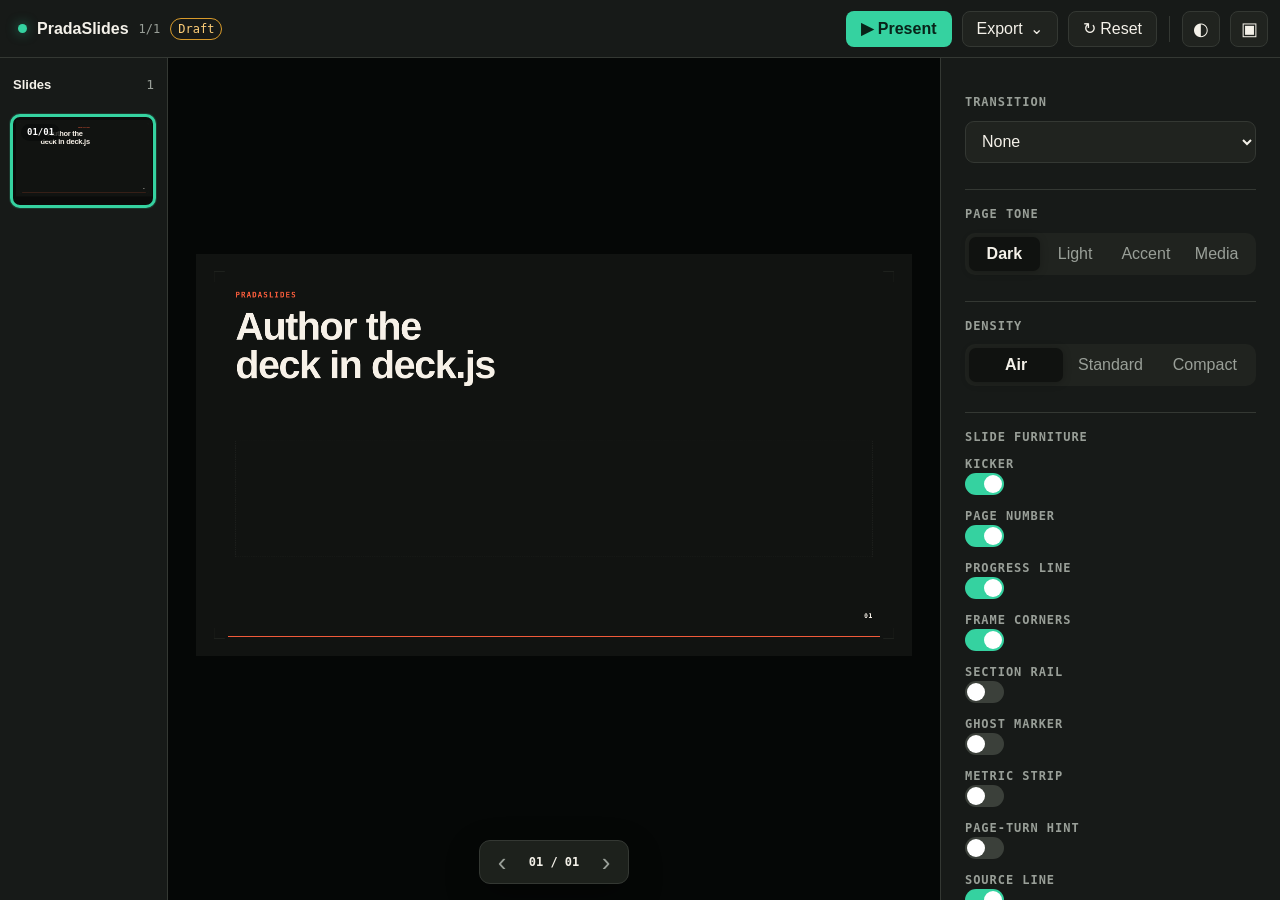
==== assets/html-presenter/index.html @ 39a7df7c "feat: establish presentation-ready PradaSlides baseline" ====
<!doctype html>
<html lang="en">
<head>
  <meta charset="utf-8">
  <meta name="viewport" content="width=device-width, initial-scale=1">
  <meta name="color-scheme" content="dark light">
  <title>PradaSlides Presenter</title>
  <link rel="stylesheet" href="presenter.css">
  <link rel="stylesheet" href="deck.css">
</head>
<body>
  <div class="console" id="console">
    <header class="console-toolbar" aria-label="Presenter toolbar">
      <div class="console-brand">
        <span class="status-dot" aria-hidden="true"></span>
        <strong id="deck-title">PradaSlides</strong>
        <span class="toolbar-counter" id="toolbar-counter">1 / 1</span>
        <span class="draft-badge" id="draft-badge" hidden>Draft</span>
      </div>
      <div class="toolbar-actions">
        <button class="primary-button" id="present-button" type="button" title="Present (F)">
          <span aria-hidden="true">▶</span> Present
        </button>
        <details class="export-menu">
          <summary class="toolbar-button">Export <span aria-hidden="true">⌄</span></summary>
          <div class="menu-popover">
            <button type="button" id="print-button">Print / PDF</button>
            <button type="button" id="state-button">Download state JSON</button>
            <p>Editable PPTX is a separate production route.</p>
          </div>
        </details>
        <button class="toolbar-button" id="reset-button" type="button">↻ Reset</button>
        <span class="toolbar-separator" aria-hidden="true"></span>
        <button class="icon-button" id="ui-theme-button" type="button" aria-label="Toggle console theme">◐</button>
        <button class="icon-button" id="panels-button" type="button" aria-label="Toggle side panels">▣</button>
      </div>
    </header>

    <aside class="slide-rail" aria-label="Slides">
      <div class="panel-heading">
        <strong>Slides</strong>
        <span id="slide-count">0</span>
      </div>
      <nav class="thumbnail-list" id="thumbnail-list" aria-label="Slide thumbnails"></nav>
    </aside>

    <main class="stage-area">
      <div class="stage-viewport" id="stage-viewport">
        <div class="stage-scaler" id="stage-scaler">
          <div id="active-slide"></div>
        </div>
      </div>
      <div class="stage-navigation" aria-label="Slide navigation">
        <button id="previous-button" type="button" aria-label="Previous slide">‹</button>
        <span id="stage-counter">01 / 01</span>
        <button id="next-button" type="button" aria-label="Next slide">›</button>
      </div>
    </main>

    <aside class="inspector" aria-label="Slide display controls">
      <section class="inspector-section">
        <label for="transition-select">Transition</label>
        <select id="transition-select">
          <option value="none">None</option>
          <option value="fade">Fade</option>
          <option value="slide">Slide</option>
        </select>
      </section>

      <section class="inspector-section">
        <span class="control-label">Page tone</span>
        <div class="segmented" id="tone-control" role="group" aria-label="Page tone">
          <button type="button" data-value="dark">Dark</button>
          <button type="button" data-value="light">Light</button>
          <button type="button" data-value="accent">Accent</button>
          <button type="button" data-value="media">Media</button>
        </div>
      </section>

      <section class="inspector-section">
        <span class="control-label">Density</span>
        <div class="segmented" id="density-control" role="group" aria-label="Display density">
          <button type="button" data-value="air">Air</button>
          <button type="button" data-value="standard">Standard</button>
          <button type="button" data-value="compact">Compact</button>
        </div>
      </section>

      <section class="inspector-section control-stack">
        <span class="control-label">Slide furniture</span>
        <div id="furniture-controls"></div>
      </section>

      <section class="inspector-section notes-section">
        <div class="notes-heading">
          <span class="control-label">Speaker notes</span>
          <button type="button" class="text-button" id="notes-toggle">Hide</button>
        </div>
        <div class="notes-copy" id="notes-copy"></div>
      </section>

      <footer class="inspector-footer">
        <span>Local controls affect preview state only.</span>
        <span id="slide-meta"></span>
      </footer>
    </aside>
  </div>

  <div class="print-deck" id="print-deck" aria-hidden="true"></div>
  <div class="live-region" id="live-region" aria-live="polite"></div>

  <script src="deck.js"></script>
  <script src="presenter.js"></script>
</body>
</html>
---- assets/html-presenter/presenter.css ----
:root {
  color-scheme: dark;
  --ui-bg: #0d0f0e;
  --ui-panel: #171a18;
  --ui-panel-2: #20231f;
  --ui-line: #343833;
  --ui-text: #f4f1e9;
  --ui-muted: #999f98;
  --ui-accent: #35d2a0;
  --ui-accent-ink: #082319;
  --ui-radius: 10px;
  --stage-w: 1600px;
  --stage-h: 900px;
  --accent: #f15a3a;
  --positive: #1f9d78;
  --warning: #d89a2b;
  --negative: #c84242;
  --font-display: Aptos Display, Inter, Arial, sans-serif;
  --font-body: Aptos, Inter, Arial, sans-serif;
  --font-mono: IBM Plex Mono, Consolas, monospace;
}

* { box-sizing: border-box; }

html, body { width: 100%; height: 100%; margin: 0; overflow: hidden; }

body {
  font-family: var(--font-body);
  background: var(--ui-bg);
  color: var(--ui-text);
}

button, select, summary { font: inherit; }
button, summary { -webkit-tap-highlight-color: transparent; }
button:focus-visible, summary:focus-visible, select:focus-visible {
  outline: 2px solid var(--ui-accent);
  outline-offset: 2px;
}

.console {
  display: grid;
  grid-template-columns: 168px minmax(0, 1fr) 340px;
  grid-template-rows: 58px minmax(0, 1fr);
  grid-template-areas:
    "toolbar toolbar toolbar"
    "rail stage inspector";
  width: 100vw;
  height: 100vh;
  background: var(--ui-bg);
}

.console-toolbar {
  grid-area: toolbar;
  min-width: 0;
  display: flex;
  align-items: center;
  justify-content: space-between;
  gap: 20px;
  padding: 0 12px 0 18px;
  background: var(--ui-panel);
  border-bottom: 1px solid var(--ui-line);
  z-index: 30;
}

.console-brand, .toolbar-actions { display: flex; align-items: center; gap: 10px; }
.console-brand { min-width: 0; }
.console-brand strong { white-space: nowrap; overflow: hidden; text-overflow: ellipsis; }
.status-dot { width: 9px; height: 9px; border-radius: 50%; background: var(--ui-accent); box-shadow: 0 0 12px color-mix(in srgb, var(--ui-accent) 55%, transparent); }
.toolbar-counter, .draft-badge { color: var(--ui-muted); font-family: var(--font-mono); font-size: 12px; }
.draft-badge { padding: 3px 7px; border: 1px solid var(--warning); color: #ffcf78; border-radius: 999px; }
.toolbar-separator { width: 1px; height: 26px; background: var(--ui-line); margin: 0 2px; }

.primary-button, .toolbar-button, .icon-button, .export-menu > summary {
  border: 1px solid var(--ui-line);
  background: var(--ui-panel-2);
  color: var(--ui-text);
  border-radius: 8px;
  min-height: 36px;
  padding: 0 14px;
  cursor: pointer;
}
.primary-button { border-color: transparent; background: var(--ui-accent); color: var(--ui-accent-ink); font-weight: 750; }
.icon-button { width: 38px; padding: 0; font-size: 18px; }
.toolbar-button:hover, .icon-button:hover, .export-menu > summary:hover { background: #292d28; }
.primary-button:hover { filter: brightness(1.06); }

.export-menu { position: relative; }
.export-menu > summary { display: flex; align-items: center; gap: 7px; list-style: none; }
.export-menu > summary::-webkit-details-marker { display: none; }
.menu-popover {
  position: absolute;
  top: 44px;
  right: 0;
  width: 230px;
  padding: 8px;
  border: 1px solid var(--ui-line);
  border-radius: 10px;
  background: var(--ui-panel-2);
  box-shadow: 0 20px 60px rgba(0,0,0,.42);
  z-index: 60;
}
.menu-popover button { width: 100%; border: 0; border-radius: 7px; background: transparent; color: var(--ui-text); padding: 10px; text-align: left; cursor: pointer; }
.menu-popover button:hover { background: rgba(255,255,255,.07); }
.menu-popover p { margin: 8px 10px 6px; color: var(--ui-muted); font-size: 11px; line-height: 1.4; }

.slide-rail {
  grid-area: rail;
  min-height: 0;
  background: var(--ui-panel);
  border-right: 1px solid var(--ui-line);
  overflow: hidden;
}
.panel-heading { height: 52px; display: flex; align-items: center; justify-content: space-between; padding: 0 13px; font-size: 13px; }
.panel-heading span { color: var(--ui-muted); font-family: var(--font-mono); }
.thumbnail-list { height: calc(100% - 52px); overflow-y: auto; padding: 4px 10px 28px; scrollbar-width: thin; }
.thumbnail-button {
  display: block;
  width: 146px;
  height: 94px;
  margin: 0 0 12px;
  padding: 5px;
  border: 1px solid var(--ui-line);
  border-radius: 10px;
  background: #0a0b0a;
  cursor: pointer;
  position: relative;
  overflow: hidden;
}
.thumbnail-button[aria-current="true"] { border: 3px solid var(--ui-accent); padding: 3px; box-shadow: 0 0 0 1px rgba(53,210,160,.16); }
.thumb-canvas { width: 136px; height: 76.5px; overflow: hidden; position: relative; background: #111; border-radius: 5px; pointer-events: none; }
.thumb-canvas .prada-slide { transform: scale(.085); transform-origin: top left; }
.thumb-index { position: absolute; top: 7px; left: 8px; z-index: 5; padding: 2px 6px; border-radius: 999px; background: rgba(10,12,11,.78); color: #fff; font: 700 9px/1.4 var(--font-mono); }

.stage-area { grid-area: stage; min-width: 0; min-height: 0; position: relative; display: grid; place-items: center; background: #050706; overflow: hidden; }
.stage-viewport { position: absolute; inset: 24px 28px 72px; overflow: hidden; display: grid; place-items: center; }
.stage-scaler { position: absolute; left: 50%; top: 50%; width: var(--stage-w); height: var(--stage-h); transform-origin: center center; will-change: transform; }
.stage-scaler > #active-slide { width: 100%; height: 100%; }
.stage-navigation {
  position: absolute;
  bottom: 16px;
  left: 50%;
  transform: translateX(-50%);
  display: flex;
  align-items: center;
  min-width: 150px;
  height: 44px;
  border: 1px solid var(--ui-line);
  border-radius: 11px;
  background: color-mix(in srgb, var(--ui-panel-2) 92%, transparent);
  box-shadow: 0 12px 34px rgba(0,0,0,.32);
  overflow: hidden;
  z-index: 15;
}
.stage-navigation button { width: 44px; align-self: stretch; border: 0; background: transparent; color: var(--ui-muted); font-size: 26px; cursor: pointer; }
.stage-navigation button:hover { background: rgba(255,255,255,.06); color: var(--ui-text); }
.stage-navigation span { flex: 1; text-align: center; color: var(--ui-text); font: 750 12px/1 var(--font-mono); }

.inspector {
  grid-area: inspector;
  min-height: 0;
  overflow-y: auto;
  background: var(--ui-panel);
  border-left: 1px solid var(--ui-line);
  padding: 20px 24px 72px;
}
.inspector-section { padding: 16px 0 26px; border-bottom: 1px solid var(--ui-line); }
.inspector-section label, .control-label { display: block; margin-bottom: 10px; color: var(--ui-muted); font: 700 12px/1.4 var(--font-mono); letter-spacing: .08em; text-transform: uppercase; }
.inspector select { width: 100%; height: 42px; border: 1px solid var(--ui-line); border-radius: 9px; padding: 0 12px; background: var(--ui-panel-2); color: var(--ui-text); }
.segmented { display: grid; grid-auto-flow: column; grid-auto-columns: 1fr; padding: 4px; border-radius: 10px; background: var(--ui-panel-2); }
.segmented button { min-width: 0; height: 34px; border: 0; border-radius: 7px; background: transparent; color: var(--ui-muted); cursor: pointer; }
.segmented button.is-active { background: #101210; color: var(--ui-text); font-weight: 750; box-shadow: 0 1px 8px rgba(0,0,0,.24); }
.control-stack { padding-bottom: 18px; }
.toggle-row { min-height: 42px; display: flex; align-items: center; justify-content: space-between; gap: 16px; color: var(--ui-text); font-size: 14px; font-weight: 650; }
.toggle-row input { position: absolute; opacity: 0; pointer-events: none; }
.toggle-track { display: block; flex: 0 0 39px; width: 39px; height: 22px; padding: 2px; border-radius: 999px; background: #3b403a; transition: background .15s ease; }
.toggle-track::after { content: ""; display: block; width: 18px; height: 18px; border-radius: 50%; background: #fff; transform: translateX(0); transition: transform .15s ease; }
.toggle-row input:checked + .toggle-track { background: var(--ui-accent); }
.toggle-row input:checked + .toggle-track::after { transform: translateX(17px); }
.toggle-row input:focus-visible + .toggle-track { outline: 2px solid var(--ui-accent); outline-offset: 2px; }
.notes-heading { display: flex; justify-content: space-between; align-items: baseline; }
.text-button { border: 0; background: transparent; color: var(--ui-accent); cursor: pointer; font-size: 12px; }
.notes-copy { color: var(--ui-text); font-size: 13px; line-height: 1.55; white-space: pre-wrap; }
.notes-copy.is-hidden { display: none; }
.inspector-footer { display: grid; gap: 8px; margin-top: 20px; color: var(--ui-muted); font-size: 11px; line-height: 1.4; }

.prada-slide {
  --page-bg: #f2eee6;
  --page-surface: #fff;
  --page-text: #171817;
  --page-muted: #6e706c;
  --page-line: #cec8bd;
  width: var(--stage-w);
  height: var(--stage-h);
  position: relative;
  overflow: hidden;
  isolation: isolate;
  background: var(--page-bg);
  color: var(--page-text);
  font-family: var(--font-body);
}
.prada-slide.tone-dark { --page-bg: #111311; --page-surface: #1d201d; --page-text: #f7f1e8; --page-muted: #a8aaa4; --page-line: #3a3e39; }
.prada-slide.tone-accent { --page-bg: var(--accent); --page-surface: #e34d30; --page-text: #171817; --page-muted: #4a251d; --page-line: #b73a25; }
.prada-slide.tone-media { --page-bg: #101210; --page-surface: rgba(17,19,17,.76); --page-text: #f7f1e8; --page-muted: #c0c1bb; --page-line: rgba(255,255,255,.24); }
.slide-background { position: absolute; inset: 0; z-index: -3; background-size: cover; background-position: center; }
.slide-background::after { content: ""; position: absolute; inset: 0; background: linear-gradient(90deg, rgba(7,10,14,.84) 0%, rgba(7,10,14,.46) 48%, rgba(7,10,14,.05) 78%); opacity: var(--background-overlay, .64); }
.slide-inner { position: absolute; inset: 72px; display: grid; grid-template-rows: auto 1fr auto; min-width: 0; min-height: 0; }
.slide-header { position: relative; z-index: 4; }
.slide-kicker { margin: 0 0 18px; color: var(--accent); font: 750 17px/1 var(--font-mono); letter-spacing: .13em; text-transform: uppercase; }
.slide-title { max-width: 1240px; margin: 0; font-family: var(--font-display); font-weight: 760; font-size: 54px; line-height: 1.04; letter-spacing: -.035em; text-wrap: balance; }
.role-cover .slide-title, .role-closing .slide-title { max-width: 980px; font-size: 88px; line-height: .98; }
.slide-body { min-width: 0; min-height: 0; display: grid; align-content: center; padding: 34px 0 22px; }
.slide-footer { min-height: 32px; display: flex; align-items: flex-end; justify-content: space-between; gap: 30px; color: var(--page-muted); font: 650 14px/1 var(--font-mono); letter-spacing: .08em; text-transform: uppercase; }
.slide-source { max-width: 920px; white-space: nowrap; overflow: hidden; text-overflow: ellipsis; }
.slide-page { font-weight: 800; color: var(--page-text); }
.slide-progress { position: absolute; left: 72px; right: 72px; bottom: 43px; height: 2px; background: color-mix(in srgb, var(--page-line) 72%, transparent); }
.slide-progress > span { display: block; height: 100%; width: var(--progress); background: var(--accent); }
.frame-corner { position: absolute; width: 24px; height: 24px; opacity: .72; }
.frame-corner.tl { left: 40px; top: 40px; border-left: 1px solid var(--page-line); border-top: 1px solid var(--page-line); }
.frame-corner.tr { right: 40px; top: 40px; border-right: 1px solid var(--page-line); border-top: 1px solid var(--page-line); }
.frame-corner.bl { left: 40px; bottom: 40px; border-left: 1px solid var(--page-line); border-bottom: 1px solid var(--page-line); }
.frame-corner.br { right: 40px; bottom: 40px; border-right: 1px solid var(--page-line); border-bottom: 1px solid var(--page-line); }
.section-rail { position: absolute; left: 24px; top: 50%; transform: translateY(-50%) rotate(180deg); color: var(--page-muted); font: 700 14px/1 var(--font-mono); letter-spacing: .22em; text-transform: uppercase; writing-mode: vertical-rl; }
.ghost-marker { position: absolute; right: 54px; top: 50%; transform: translateY(-50%); color: var(--page-text); opacity: .045; font: 800 240px/.8 var(--font-display); letter-spacing: -.08em; user-select: none; }
.page-hint { position: absolute; right: 76px; bottom: 78px; color: var(--page-muted); font: 700 13px/1 var(--font-mono); letter-spacing: .15em; text-transform: uppercase; }
.page-hint::after { content: " →"; color: var(--accent); font-size: 20px; }
.furniture-metric-strip { position: absolute; left: 72px; right: 72px; bottom: 80px; z-index: 6; }

.density-air .slide-inner { inset: 84px 88px; }
.density-air .slide-body { padding-top: 42px; }
.density-compact .slide-inner { inset: 58px 64px; }
.density-compact .slide-title { font-size: 48px; }
.density-compact .slide-body { padding-top: 24px; }

.prada-lede { max-width: 780px; margin: 0; color: var(--page-muted); font-size: 29px; line-height: 1.32; }
.prada-eyebrow { color: var(--accent); font: 750 16px/1 var(--font-mono); letter-spacing: .14em; text-transform: uppercase; }
.prada-accent-line { width: 82px; height: 7px; margin: 0 0 28px; background: var(--accent); }
.prada-hero-copy { display: grid; gap: 26px; align-content: center; max-width: 920px; }
.prada-hero-copy .hero-support { max-width: 660px; color: var(--page-muted); font-size: 28px; line-height: 1.35; }
.prada-split { display: grid; grid-template-columns: minmax(0, .92fr) minmax(0, 1.08fr); gap: 64px; align-items: center; min-height: 100%; }
.prada-split.equal { grid-template-columns: repeat(2, minmax(0, 1fr)); }
.prada-proof { min-height: 420px; border: 1px solid var(--page-line); background: var(--page-surface); padding: 22px; box-shadow: 0 22px 50px rgba(0,0,0,.11); }
.prada-proof img { width: 100%; height: 100%; object-fit: contain; display: block; }
.prada-metrics { display: grid; grid-template-columns: repeat(var(--metric-count, 3), minmax(0, 1fr)); gap: 0; border-top: 1px solid var(--page-line); border-bottom: 1px solid var(--page-line); }
.prada-metric { padding: 22px 26px; border-right: 1px solid var(--page-line); }
.prada-metric:last-child { border-right: 0; }
.prada-metric strong { display: block; color: var(--accent); font: 760 42px/.95 var(--font-display); letter-spacing: -.04em; }
.prada-metric span { display: block; margin-top: 8px; color: var(--page-muted); font: 650 14px/1.2 var(--font-mono); letter-spacing: .08em; text-transform: uppercase; }
.prada-big-number { color: var(--accent); font: 780 220px/.76 var(--font-display); letter-spacing: -.085em; }
.prada-number-context { max-width: 620px; color: var(--page-muted); font-size: 29px; line-height: 1.32; }
.prada-bars { display: grid; gap: 20px; align-content: center; }
.prada-bar { display: grid; grid-template-columns: 220px 1fr 84px; gap: 18px; align-items: center; }
.prada-bar-label { color: var(--page-text); font-size: 20px; font-weight: 700; }
.prada-bar-track { height: 18px; background: color-mix(in srgb, var(--page-line) 52%, transparent); overflow: hidden; }
.prada-bar-fill { width: var(--value); height: 100%; background: var(--page-muted); }
.prada-bar.is-key .prada-bar-fill { background: var(--accent); }
.prada-bar-value { color: var(--page-text); font: 750 20px/1 var(--font-mono); text-align: right; }
.prada-flow { display: grid; grid-template-columns: repeat(var(--step-count, 4), minmax(0, 1fr)); gap: 18px; align-items: stretch; }
.prada-step { position: relative; min-height: 235px; padding: 26px 24px 22px; border-top: 6px solid var(--page-line); background: color-mix(in srgb, var(--page-surface) 70%, transparent); }
.prada-step.is-key { border-top-color: var(--accent); }
.prada-step::after { content: "→"; position: absolute; right: -17px; top: 94px; z-index: 2; color: var(--accent); font-size: 26px; }
.prada-step:last-child::after { display: none; }
.prada-step-number { color: var(--accent); font: 750 15px/1 var(--font-mono); }
.prada-step h3 { margin: 24px 0 12px; font: 750 26px/1.05 var(--font-display); }
.prada-step p { margin: 0; color: var(--page-muted); font-size: 19px; line-height: 1.35; }
.prada-compare { display: grid; grid-template-columns: 1fr 90px 1fr; gap: 28px; align-items: center; }
.prada-state { min-height: 330px; padding: 34px; border: 1px solid var(--page-line); }
.prada-state.is-target { background: var(--page-surface); border-color: var(--accent); box-shadow: 0 20px 50px rgba(0,0,0,.10); }
.prada-state-label { color: var(--page-muted); font: 750 14px/1 var(--font-mono); letter-spacing: .12em; text-transform: uppercase; }
.prada-state strong { display: block; margin: 38px 0 12px; color: var(--accent); font: 780 84px/.9 var(--font-display); letter-spacing: -.07em; }
.prada-state p { margin: 0; color: var(--page-muted); font-size: 22px; line-height: 1.35; }
.prada-delta { color: var(--accent); font: 800 40px/1 var(--font-mono); text-align: center; }
.prada-table { width: 100%; border-collapse: collapse; font-size: 20px; }
.prada-table th { padding: 14px 18px; color: var(--page-muted); border-bottom: 2px solid var(--page-line); font: 750 14px/1 var(--font-mono); letter-spacing: .08em; text-align: left; text-transform: uppercase; }
.prada-table td { padding: 17px 18px; border-bottom: 1px solid var(--page-line); vertical-align: top; }
.prada-table tr.is-key td { background: color-mix(in srgb, var(--accent) 13%, transparent); }
.prada-pill { display: inline-flex; align-items: center; min-height: 28px; padding: 0 10px; border: 1px solid var(--page-line); border-radius: 999px; color: var(--page-muted); font: 700 12px/1 var(--font-mono); letter-spacing: .06em; text-transform: uppercase; }
.prada-quote { max-width: 1160px; font: 650 62px/1.05 var(--font-display); letter-spacing: -.04em; }
.prada-caption { color: var(--page-muted); font-size: 17px; line-height: 1.35; }
.prada-decision { display: grid; grid-template-columns: minmax(0, 1fr) 430px; gap: 58px; align-items: end; }
.prada-decision-box { padding: 28px 30px; border: 1px solid var(--page-line); background: color-mix(in srgb, var(--page-surface) 74%, transparent); }
.prada-decision-box dl { margin: 0; display: grid; grid-template-columns: 110px 1fr; gap: 13px 18px; }
.prada-decision-box dt { color: var(--page-muted); font: 700 13px/1.4 var(--font-mono); text-transform: uppercase; }
.prada-decision-box dd { margin: 0; font-size: 19px; font-weight: 700; }

/* Reusable reference-floor primitives. These encode relationships; project CSS supplies art direction. */
.mode-editorial .slide-title { font-family: Georgia, 'Times New Roman', serif; font-weight: 520; letter-spacing: -.045em; }
.mode-editorial .slide-kicker, .mode-editorial .slide-footer { letter-spacing: .18em; }
.mode-condensed .slide-title { font-family: Impact, 'Arial Narrow', var(--font-display); font-weight: 700; letter-spacing: -.025em; text-transform: uppercase; }
.mode-technical .slide-title { max-width: 1120px; }
.mode-technical .slide-kicker { color: color-mix(in srgb, var(--accent) 82%, white); }
.mode-natural.tone-light { background: linear-gradient(145deg, #eef0e5, #f8f5ea 64%); }

.prada-editorial-grid { display: grid; grid-template-columns: minmax(0,.78fr) minmax(0,1.22fr); gap: 48px; align-items: stretch; min-height: 100%; }
.prada-editorial-grid.reverse { grid-template-columns: minmax(0,1.22fr) minmax(0,.78fr); }
.prada-editorial-copy { display: grid; align-content: end; gap: 22px; padding: 12px 0 24px; }
.prada-editorial-copy .display-word { font: 520 90px/.86 Georgia,'Times New Roman',serif; letter-spacing: -.065em; }
.prada-editorial-copy p { max-width: 500px; margin: 0; color: var(--page-muted); font-size: 21px; line-height: 1.42; }
.prada-media-window { position: relative; min-height: 360px; overflow: hidden; background: color-mix(in srgb,var(--page-surface) 70%,var(--page-line)); }
.prada-media-window img,.prada-media-window video { width: 100%; height: 100%; object-fit: cover; object-position: var(--focal,50% 50%); display: block; }
.prada-media-window.contain img,.prada-media-window.contain video { object-fit: contain; }
.prada-media-window.angular { clip-path: polygon(0 0,100% 0,100% 86%,84% 100%,0 100%); }
.prada-media-window.arch { border-radius: 999px 999px 24px 24px; }
.prada-media-caption { position: absolute; left: 18px; right: 18px; bottom: 16px; display: flex; justify-content: space-between; gap: 20px; color: #fff; font: 700 12px/1.25 var(--font-mono); letter-spacing: .08em; text-transform: uppercase; text-shadow: 0 2px 10px rgba(0,0,0,.65); }

.prada-mosaic { display: grid; grid-template-columns: repeat(12,minmax(0,1fr)); grid-auto-rows: 116px; gap: 16px; min-height: 100%; }
.prada-mosaic > * { min-width: 0; min-height: 0; overflow: hidden; }
.prada-mosaic .dominant { grid-column: span 7; grid-row: span 4; }
.prada-mosaic .wide { grid-column: span 5; grid-row: span 2; }
.prada-mosaic .small { grid-column: span 5; grid-row: span 2; }
.prada-mosaic .tall { grid-column: span 4; grid-row: span 4; }
.prada-mosaic .third { grid-column: span 4; grid-row: span 2; }
.prada-mosaic img { width: 100%; height: 100%; object-fit: cover; object-position: var(--focal,50% 50%); display: block; }
.prada-mosaic-label { display: grid; align-content: end; padding: 22px; border: 1px solid var(--page-line); background: var(--page-surface); }
.prada-mosaic-label strong { font: 760 28px/1 var(--font-display); }
.prada-mosaic-label span { margin-top: 8px; color: var(--page-muted); font: 700 12px/1 var(--font-mono); text-transform: uppercase; letter-spacing: .08em; }

.prada-layer-stack { display: grid; gap: 12px; align-content: center; }
.prada-layer-stack > article { display: grid; grid-template-columns: 64px 1fr auto; gap: 24px; align-items: center; min-height: 94px; padding: 18px 24px; border: 1px solid var(--page-line); background: color-mix(in srgb,var(--page-surface) 76%,transparent); }
.prada-layer-stack > article.is-key { width: calc(100% + 48px); border-color: var(--accent); background: color-mix(in srgb,var(--accent) 13%,var(--page-surface)); box-shadow: 0 18px 42px rgba(0,0,0,.10); }
.prada-layer-stack article > span { color: var(--accent); font: 750 13px/1 var(--font-mono); }
.prada-layer-stack h3 { margin: 0; font: 750 25px/1.05 var(--font-display); }
.prada-layer-stack p { margin: 6px 0 0; color: var(--page-muted); font-size: 17px; }
.prada-layer-stack em { color: var(--page-muted); font: 700 12px/1 var(--font-mono); letter-spacing: .08em; font-style: normal; text-transform: uppercase; }

.prada-timeline-axis { position: relative; display: grid; grid-template-columns: repeat(var(--phase-count,4),minmax(0,1fr)); gap: 28px; padding-top: 72px; }
.prada-timeline-axis::before { content: ''; position: absolute; left: 0; right: 0; top: 104px; height: 2px; background: var(--page-line); }
.prada-phase { position: relative; padding-top: 66px; }
.prada-phase::before { content: ''; position: absolute; left: 0; top: 24px; width: 16px; height: 16px; border: 4px solid var(--page-bg); border-radius: 50%; background: var(--accent); box-shadow: 0 0 0 2px var(--accent); }
.prada-phase time { position: absolute; left: 0; top: -20px; color: var(--page-muted); font: 700 13px/1 var(--font-mono); }
.prada-phase > span { color: var(--accent); font: 750 13px/1 var(--font-mono); }
.prada-phase h3 { margin: 16px 0 10px; font: 750 26px/1 var(--font-display); }
.prada-phase p { margin: 0; color: var(--page-muted); font-size: 17px; line-height: 1.35; }

.prada-network-map { position: relative; min-height: 470px; border: 1px solid var(--page-line); overflow: hidden; background: radial-gradient(circle at 50% 50%,color-mix(in srgb,var(--accent) 10%,transparent),transparent 38%); }
.prada-network-map svg { position: absolute; inset: 0; width: 100%; height: 100%; overflow: visible; }
.prada-network-map line,.prada-network-map path { stroke: var(--page-line); stroke-width: 1.5; fill: none; }
.prada-network-node { position: absolute; left: var(--x); top: var(--y); width: var(--w,170px); min-height: 76px; transform: translate(-50%,-50%); display: grid; align-content: center; padding: 14px 16px; border: 1px solid var(--page-line); background: var(--page-surface); text-align: center; }
.prada-network-node.is-key { border-color: var(--accent); box-shadow: 0 14px 38px rgba(0,0,0,.12); }
.prada-network-node b { font-size: 18px; }
.prada-network-node span { margin-top: 5px; color: var(--page-muted); font: 650 11px/1.2 var(--font-mono); text-transform: uppercase; }

.prada-token-board { display: grid; grid-template-columns: 1fr 1.15fr; gap: 48px; align-items: stretch; }
.prada-token-type { display: grid; align-content: space-between; padding: 30px; border: 1px solid var(--page-line); background: var(--page-surface); }
.prada-token-type .alpha { font: 760 156px/.75 var(--font-display); letter-spacing: -.08em; }
.prada-token-type p { margin: 0; color: var(--page-muted); font-size: 18px; }
.prada-swatches { display: grid; grid-template-columns: repeat(2,1fr); gap: 12px; }
.prada-swatch { min-height: 145px; display: grid; align-content: end; padding: 18px; color: var(--ink,#fff); background: var(--swatch); }
.prada-swatch b { font: 750 15px/1 var(--font-mono); }
.prada-swatch span { margin-top: 7px; font-size: 13px; opacity: .78; }

.prada-device-proof { display: grid; grid-template-columns: 320px 1fr; gap: 54px; align-items: center; }
.prada-device { width: 290px; aspect-ratio: 9/18.5; padding: 12px; border: 2px solid var(--page-line); border-radius: 42px; background: #111; box-shadow: 0 28px 70px rgba(0,0,0,.18); }
.prada-device::before { content: ''; display: block; width: 90px; height: 18px; margin: -1px auto 7px; border-radius: 0 0 14px 14px; background: #111; position: relative; z-index: 2; }
.prada-device img,.prada-device video { width: 100%; height: calc(100% - 24px); border-radius: 28px; object-fit: cover; display: block; }
.prada-device-copy { display: grid; gap: 22px; }
.prada-device-copy > article { display: grid; grid-template-columns: 48px 1fr; gap: 18px; padding-bottom: 20px; border-bottom: 1px solid var(--page-line); }
.prada-device-copy article > span { color: var(--accent); font: 750 13px/1 var(--font-mono); }
.prada-device-copy h3 { margin: 0; font: 750 24px/1 var(--font-display); }
.prada-device-copy p { margin: 7px 0 0; color: var(--page-muted); font-size: 17px; }

.prada-chapter-index { display: grid; grid-template-columns: repeat(var(--chapter-count,4),1fr); gap: 1px; background: var(--page-line); border: 1px solid var(--page-line); }
.prada-chapter-index > article { min-height: 300px; display: grid; align-content: space-between; padding: 28px; background: var(--page-bg); }
.prada-chapter-index article.is-key { background: var(--accent); color: var(--accent-ink,#111); }
.prada-chapter-index span { font: 750 13px/1 var(--font-mono); letter-spacing: .08em; }
.prada-chapter-index h3 { margin: 0; max-width: 210px; font: 760 29px/1.02 var(--font-display); }
.prada-chapter-index p { margin: 10px 0 0; color: var(--page-muted); font-size: 16px; }
.prada-chapter-index article.is-key p { color: currentColor; opacity: .72; }

.authoring-empty { min-height: 260px; border: 1px dashed color-mix(in srgb, var(--page-muted) 50%, transparent); opacity: .2; }

.transition-fade { animation: slide-fade .25s ease both; }
.transition-slide { animation: slide-enter .28s cubic-bezier(.2,.8,.2,1) both; }
@keyframes slide-fade { from { opacity: 0; } to { opacity: 1; } }
@keyframes slide-enter { from { opacity: 0; transform: translateX(24px); } to { opacity: 1; transform: translateX(0); } }

.console.ui-light { --ui-bg: #e9ebe6; --ui-panel: #f7f8f4; --ui-panel-2: #e1e4de; --ui-line: #c8cdc5; --ui-text: #151815; --ui-muted: #646b63; --ui-accent-ink: #071d15; color-scheme: light; }
.console.panels-hidden { grid-template-columns: 0 minmax(0, 1fr) 0; }
.console.panels-hidden .slide-rail, .console.panels-hidden .inspector { visibility: hidden; }

body.present-mode .console { display: block; background: #000; }
body.present-mode .console-toolbar,
body.present-mode .slide-rail,
body.present-mode .inspector,
body.present-mode .stage-navigation { display: none; }
body.present-mode .stage-area { position: fixed; inset: 0; display: grid; }
body.present-mode .stage-viewport { inset: 0; }

.print-deck, .live-region { display: none; }
.live-region { position: fixed; width: 1px; height: 1px; overflow: hidden; clip: rect(0 0 0 0); }

@media (max-width: 1180px) {
  .console { grid-template-columns: 142px minmax(0, 1fr); grid-template-areas: "toolbar toolbar" "rail stage"; }
  .inspector { display: none; }
  .thumbnail-button { width: 120px; height: 79px; }
  .thumb-canvas { width: 110px; height: 61.9px; }
  .thumb-canvas .prada-slide { transform: scale(.06875); }
}

@media (prefers-reduced-motion: reduce) {
  *, *::before, *::after { animation-duration: .001ms !important; transition-duration: .001ms !important; scroll-behavior: auto !important; }
}

@media print {
  @page { size: 13.333in 7.5in; margin: 0; }
  html, body { width: auto; height: auto; overflow: visible; background: #fff; }
  .console { display: none !important; }
  .print-deck { display: block; }
  .print-deck .prada-slide { page-break-after: always; break-after: page; }
  .print-deck .prada-slide:last-child { page-break-after: auto; break-after: auto; }
}
---- assets/html-presenter/deck.css ----
/* Deck-specific art direction belongs here. Keep presenter.css runtime-neutral.
   The composition primitives below give authored topology metadata a real macro
   silhouette. Replace their surfaces and proportions to fit the deck; do not
   collapse every topology back into the split default. */

.prada-composition {
  position:relative;
  display:grid;
  min-height:470px;
  gap:48px;
}
.prada-region { min-width:0; min-height:0; }
.prada-region-copy { display:grid; align-content:center; gap:18px; }
.prada-region-visual { position:relative; overflow:hidden; border:1px solid var(--page-line); background:var(--page-surface); }

.topology-split .prada-composition { grid-template-columns:minmax(0,.82fr) minmax(0,1.18fr); align-items:stretch; }
.topology-split .prada-region-copy { padding:34px 0 34px 34px; border-left:6px solid var(--accent); }

.topology-stage .prada-composition,
.topology-field .prada-composition,
.topology-network .prada-composition { display:block; min-height:500px; }
.topology-stage .prada-region-visual,
.topology-field .prada-region-visual,
.topology-network .prada-region-visual { position:absolute; inset:0; }
.topology-stage .prada-region-copy,
.topology-field .prada-region-copy,
.topology-network .prada-region-copy { position:absolute; z-index:2; left:28px; bottom:28px; width:min(44%,560px); padding:26px; border:1px solid var(--page-line); background:color-mix(in srgb,var(--page-bg) 92%,transparent); }
.topology-stage .prada-region-visual { clip-path:polygon(0 0,100% 0,100% 100%,12% 100%,0 78%); }
.topology-field .prada-region-copy { left:auto; right:28px; top:28px; bottom:auto; }
.topology-field .prada-region-visual { border-radius:220px 0 0 0; }
.topology-network .prada-region-copy { width:min(36%,500px); }

.topology-spine .prada-composition { grid-template-columns:1fr; grid-template-rows:auto 1fr; gap:20px; }
.topology-spine .prada-region-copy { grid-template-columns:minmax(180px,.7fr) minmax(0,1.3fr); align-items:end; padding-bottom:20px; border-bottom:4px solid var(--accent); }

.topology-axis .prada-composition { grid-template-columns:1fr 1fr; gap:88px; }
.topology-axis .prada-composition::before { content:""; position:absolute; left:50%; top:0; bottom:0; width:2px; background:var(--accent); transform:translateX(-50%); }

.topology-matrix .prada-composition { grid-template-columns:1fr 1fr; gap:18px; padding:18px; border:1px solid var(--page-line); }
.topology-matrix .prada-region { padding:28px; border:1px solid var(--page-line); background:var(--page-surface); }

.topology-stack .prada-composition { grid-template-columns:minmax(300px,.66fr) minmax(0,1.34fr); gap:0; padding:22px; border:1px solid var(--page-line); box-shadow:22px 22px 0 color-mix(in srgb,var(--accent) 22%,transparent); }
.topology-stack .prada-region-copy { z-index:2; padding:30px; background:var(--page-bg); }
.topology-stack .prada-region-visual { transform:translate(-16px,-16px); }

.topology-mosaic .prada-composition { grid-template-columns:minmax(0,1.3fr) minmax(300px,.7fr); gap:18px; }
.topology-mosaic .prada-region-visual { order:-1; }
.topology-mosaic .prada-region-copy { padding:30px; border:1px solid var(--page-line); background:var(--page-surface); }

.topology-frame .prada-composition { grid-template-columns:minmax(0,1.35fr) minmax(300px,.65fr); gap:24px; }
.topology-frame .prada-region-visual { order:-1; padding:22px; }
.topology-frame .prada-region-copy { padding:28px; border-top:8px solid var(--accent); }
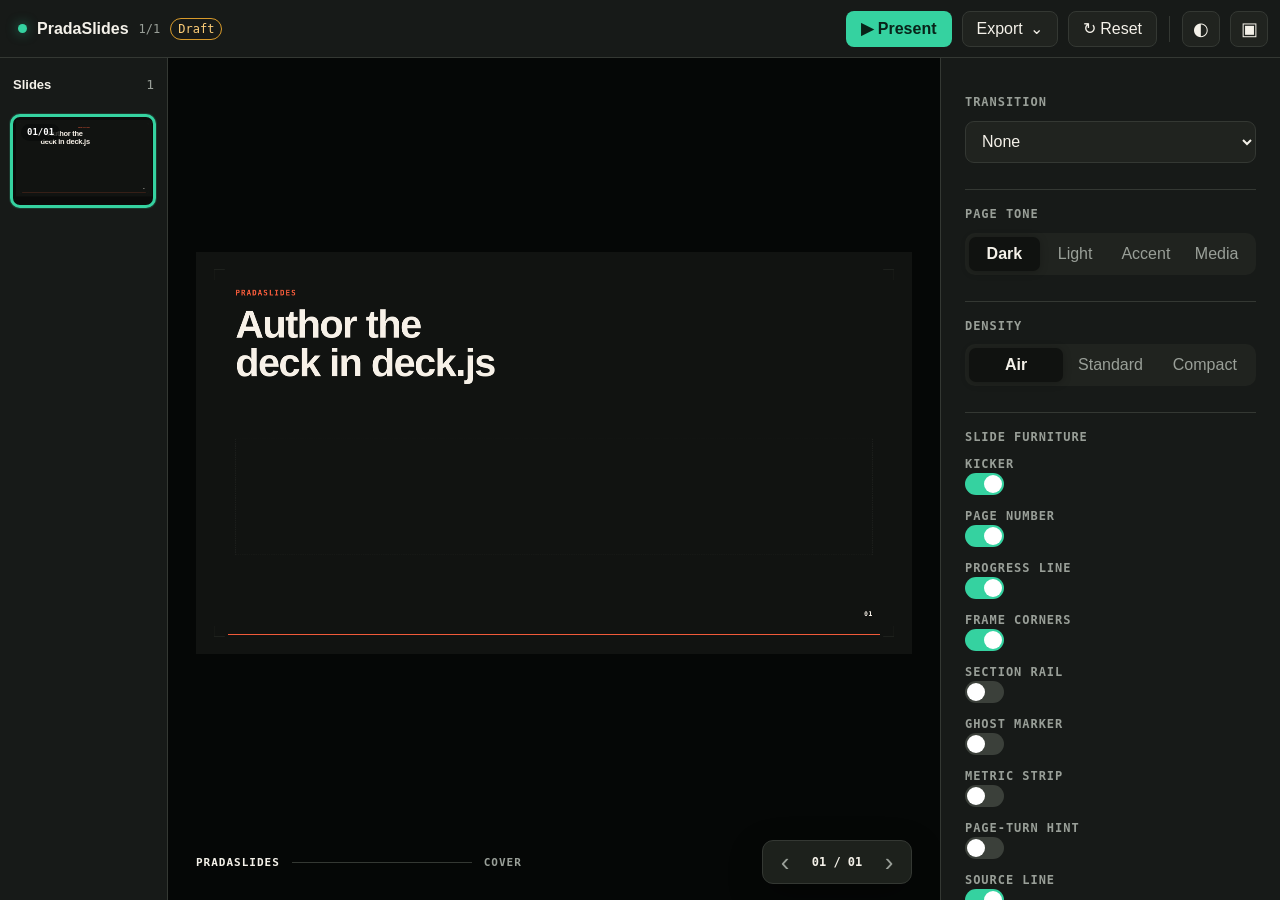
==== commit 7d7c82cb: "fix: keep presenter chrome outside tuned v2 slides" ====
--- a/assets/html-presenter/index.html
+++ b/assets/html-presenter/index.html
@@ -49,6 +49,11 @@
         <div class="stage-scaler" id="stage-scaler">
           <div id="active-slide"></div>
         </div>
+      </div>
+      <div class="stage-context" aria-label="Presentation context">
+        <span id="stage-label">PradaSlides</span>
+        <i aria-hidden="true"></i>
+        <span id="stage-section">Slide</span>
       </div>
       <div class="stage-navigation" aria-label="Slide navigation">
         <button id="previous-button" type="button" aria-label="Previous slide">‹</button>
--- a/assets/html-presenter/presenter.css
+++ b/assets/html-presenter/presenter.css
@@ -132,14 +132,41 @@
 .thumb-index { position: absolute; top: 7px; left: 8px; z-index: 5; padding: 2px 6px; border-radius: 999px; background: rgba(10,12,11,.78); color: #fff; font: 700 9px/1.4 var(--font-mono); }
 
 .stage-area { grid-area: stage; min-width: 0; min-height: 0; position: relative; display: grid; place-items: center; background: #050706; overflow: hidden; }
-.stage-viewport { position: absolute; inset: 24px 28px 72px; overflow: hidden; display: grid; place-items: center; }
-.stage-scaler { position: absolute; left: 50%; top: 50%; width: var(--stage-w); height: var(--stage-h); transform-origin: center center; will-change: transform; }
+.stage-viewport { position: absolute; inset: 24px 28px 76px; overflow: hidden; display: grid; place-items: center; }
+.stage-scaler {
+  position: absolute;
+  left: 50%;
+  top: 50%;
+  width: var(--stage-w);
+  height: var(--stage-h);
+  /* Safe fallback: JavaScript replaces the .05 scale with the measured fit. */
+  transform: translate(-50%, -50%) scale(.05);
+  transform-origin: center center;
+  will-change: transform;
+}
 .stage-scaler > #active-slide { width: 100%; height: 100%; }
+.stage-context {
+  position: absolute;
+  left: 28px;
+  right: 212px;
+  bottom: 16px;
+  min-width: 0;
+  height: 44px;
+  display: flex;
+  align-items: center;
+  gap: 12px;
+  color: var(--ui-muted);
+  font: 700 11px/1 var(--font-mono);
+  letter-spacing: .09em;
+  text-transform: uppercase;
+}
+.stage-context span { white-space: nowrap; overflow: hidden; text-overflow: ellipsis; }
+.stage-context span:first-child { color: var(--ui-text); }
+.stage-context i { flex: 1 1 76px; max-width: 180px; height: 1px; background: var(--ui-line); }
 .stage-navigation {
   position: absolute;
   bottom: 16px;
-  left: 50%;
-  transform: translateX(-50%);
+  right: 28px;
   display: flex;
   align-items: center;
   min-width: 150px;
@@ -199,6 +226,14 @@
   font-family: var(--font-body);
 }
 .prada-slide.tone-dark { --page-bg: #111311; --page-surface: #1d201d; --page-text: #f7f1e8; --page-muted: #a8aaa4; --page-line: #3a3e39; }
+.prada-slide.rendered-preview .slide-inner { inset: 0; display: block; }
+.prada-slide.rendered-preview .slide-header,
+.prada-slide.rendered-preview .slide-footer { display: none; }
+.prada-slide.rendered-preview .slide-body { position: absolute; inset: 0; display: block; padding: 0; }
+.prada-rendered-slide { display: block; width: 100%; height: 100%; object-fit: contain; background: #000; }
+body.render-preview-mode .inspector-section:not(.notes-section),
+body.render-preview-mode .inspector-footer span:first-child,
+body.render-preview-mode #state-button { display: none; }
 .prada-slide.tone-accent { --page-bg: var(--accent); --page-surface: #e34d30; --page-text: #171817; --page-muted: #4a251d; --page-line: #b73a25; }
 .prada-slide.tone-media { --page-bg: #101210; --page-surface: rgba(17,19,17,.76); --page-text: #f7f1e8; --page-muted: #c0c1bb; --page-line: rgba(255,255,255,.24); }
 .slide-background { position: absolute; inset: 0; z-index: -3; background-size: cover; background-position: center; }
@@ -381,6 +416,7 @@
 body.present-mode .console-toolbar,
 body.present-mode .slide-rail,
 body.present-mode .inspector,
+body.present-mode .stage-context,
 body.present-mode .stage-navigation { display: none; }
 body.present-mode .stage-area { position: fixed; inset: 0; display: grid; }
 body.present-mode .stage-viewport { inset: 0; }
@@ -394,6 +430,7 @@
   .thumbnail-button { width: 120px; height: 79px; }
   .thumb-canvas { width: 110px; height: 61.9px; }
   .thumb-canvas .prada-slide { transform: scale(.06875); }
+  .stage-context { right: 196px; }
 }
 
 @media (prefers-reduced-motion: reduce) {
